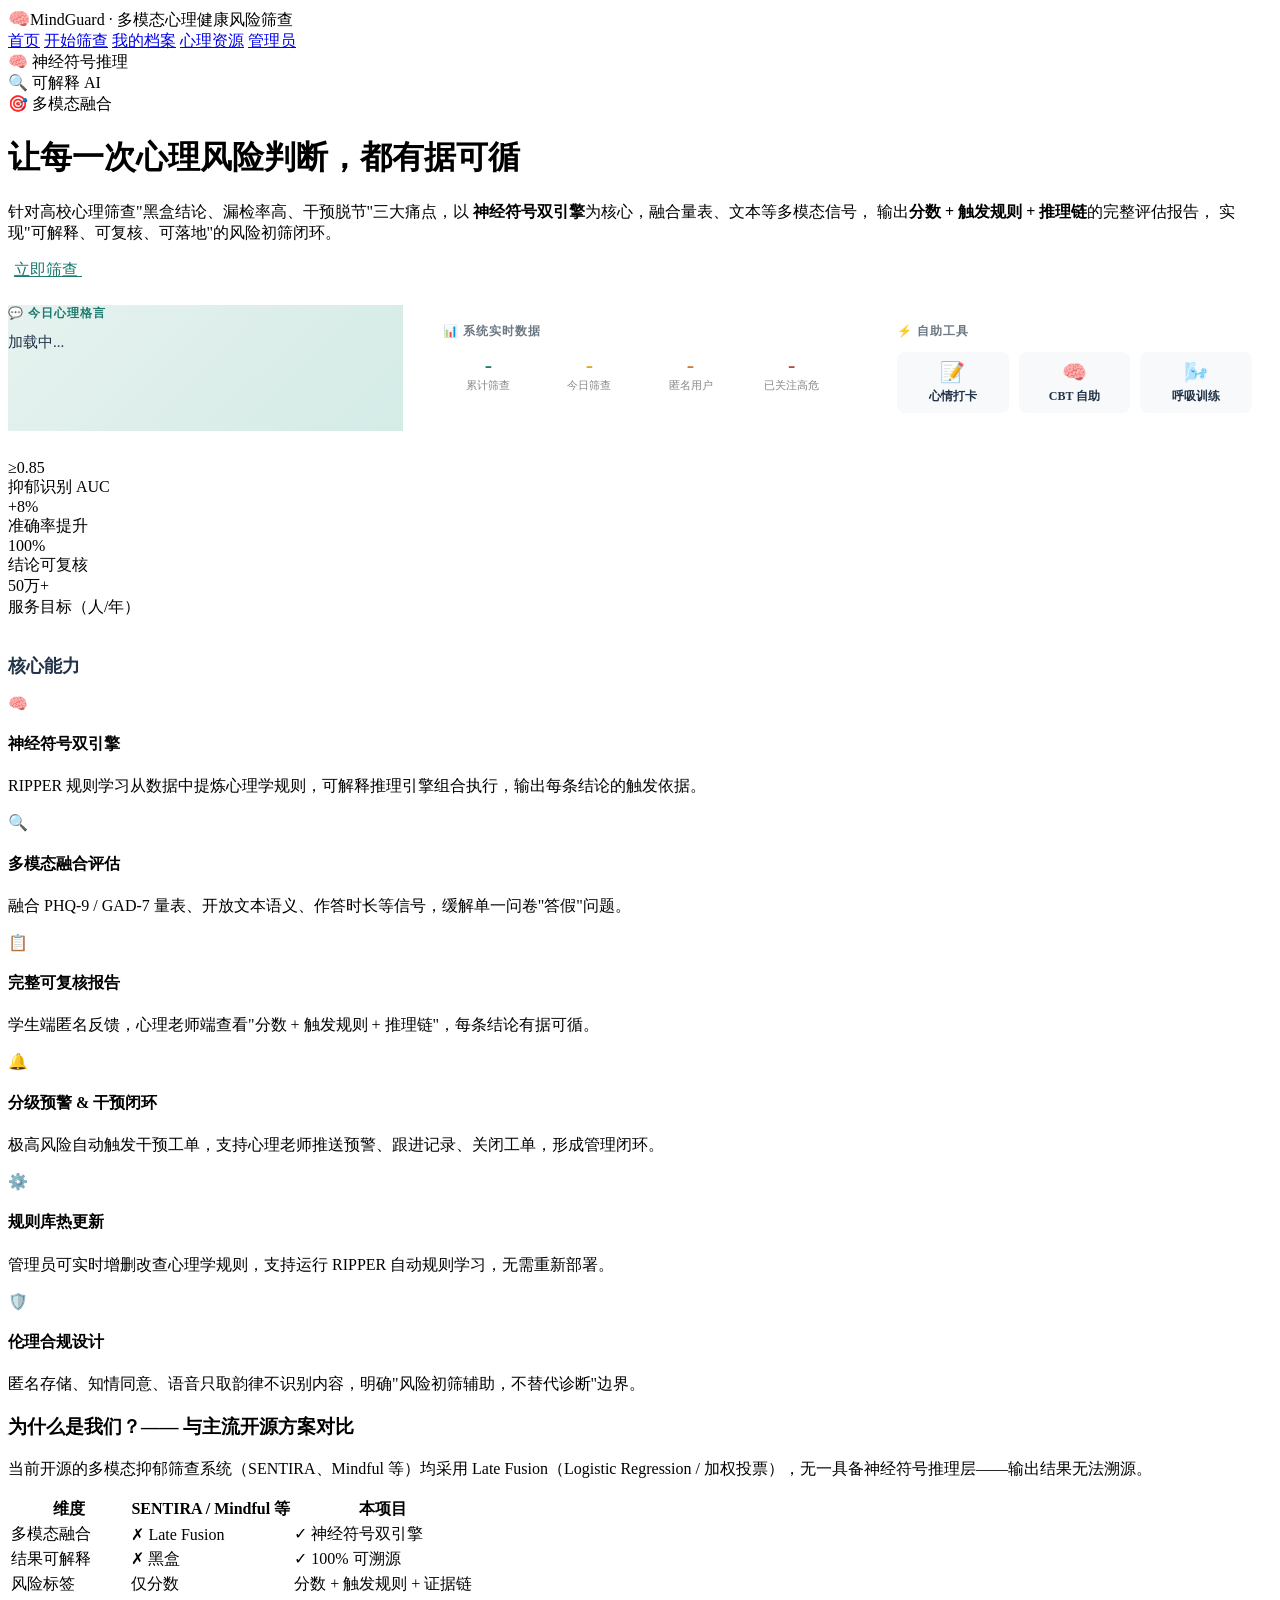
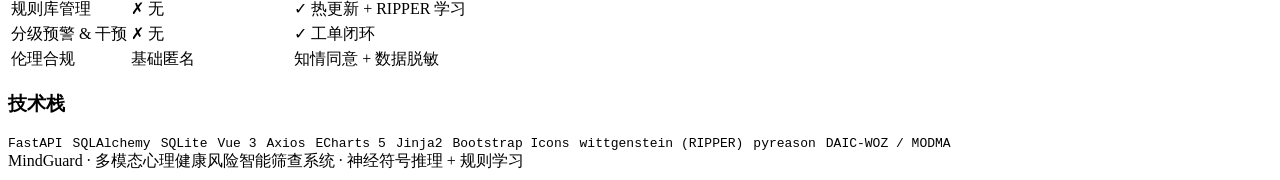
==== frontend/templates/index.html @ e0cf61b4 "MindGuard v2.0 - 完整系统 + Zeabur 部署配置" ====
<!doctype html>
<html lang="zh">
<head>
  <meta charset="utf-8">
  <title>首页 · MindGuard 多模态心理健康风险筛查系统</title>
  <link rel="icon" href="/favicon.ico">
  <link rel="stylesheet" href="/static/css/app.css">
  <link rel="stylesheet" href="/static/css/vendor/bootstrap-icons.min.css">
</head>
<body>
  <header class="topbar">
    <div class="logo"><span style="font-size:18px;">🧠</span>MindGuard · 多模态心理健康风险筛查</div>
    <nav>
      <a href="/" class="active">首页</a>
      <a href="/screening">开始筛查</a>
      <a href="/my-records">我的档案</a>
      <a href="/resources">心理资源</a>
      <a href="/admin">管理员</a>
    </nav>
  </header>

  <div class="container-wide">

    <!-- Hero 主视觉 -->
    <div class="hero">
      <div class="badge">🧠 神经符号推理</div>
      <div class="badge">🔍 可解释 AI</div>
      <div class="badge">🎯 多模态融合</div>
      <h1>让每一次心理风险判断，都有据可循</h1>
      <p class="sub">
        针对高校心理筛查"黑盒结论、漏检率高、干预脱节"三大痛点，以
        <strong>神经符号双引擎</strong>为核心，融合量表、文本等多模态信号，
        输出<strong>分数 + 触发规则 + 推理链</strong>的完整评估报告，
        实现"可解释、可复核、可落地"的风险初筛闭环。
      </p>
      <div class="cta">
        <a href="/screening" class="btn" style="background:#fff;color:#1C7A6E;">
          <i class="bi bi-play-circle" style="margin-right:6px;"></i>立即筛查
        </a>
        <a href="/admin" class="btn" style="background:rgba(255,255,255,.2);color:#fff;border:1px solid rgba(255,255,255,.4);">
          <i class="bi bi-graph-up" style="margin-right:6px;"></i>管理后台
        </a>
      </div>
    </div>

    <!-- 每日一句 + 实时统计 + 快速打卡（并排紧凑排列） -->
    <div style="display:grid; grid-template-columns:1fr 1.1fr 1fr; gap:20px; margin:24px 0 28px;">

      <!-- 每日一句 -->
      <div class="card" style="background:linear-gradient(135deg,#E6F2EF,#D4EBE6); border:none;">
        <div style="font-size:12px; color:#1C7A6E; font-weight:600; letter-spacing:1px; margin-bottom:8px;">💬 今日心理格言</div>
        <div id="aff-text" style="font-size:15px; color:#203248; line-height:1.7; font-weight:500;">加载中...</div>
      </div>

      <!-- 实时统计 -->
      <div class="card" style="padding:18px 20px;">
        <div style="font-size:12px; color:#6B7883; font-weight:600; letter-spacing:1px; margin-bottom:12px;">📊 系统实时数据</div>
        <div style="display:grid; grid-template-columns:repeat(4,1fr); gap:10px; text-align:center;">
          <div>
            <div id="stat-total" style="font-size:22px; font-weight:bold; color:#1C7A6E;">-</div>
            <div style="font-size:11px; color:#888;">累计筛查</div>
          </div>
          <div>
            <div id="stat-today" style="font-size:22px; font-weight:bold; color:#E6A817;">-</div>
            <div style="font-size:11px; color:#888;">今日筛查</div>
          </div>
          <div>
            <div id="stat-users" style="font-size:22px; font-weight:bold; color:#C97B3A;">-</div>
            <div style="font-size:11px; color:#888;">匿名用户</div>
          </div>
          <div>
            <div id="stat-urgent" style="font-size:22px; font-weight:bold; color:#AC4E42;">-</div>
            <div style="font-size:11px; color:#888;">已关注高危</div>
          </div>
        </div>
      </div>

      <!-- 快速打卡 -->
      <div class="card" style="padding:18px 20px;">
        <div style="font-size:12px; color:#6B7883; font-weight:600; letter-spacing:1px; margin-bottom:12px;">⚡ 自助工具</div>
        <div style="display:grid; grid-template-columns:repeat(3,1fr); gap:10px;">
          <a href="/mood-journal" style="text-align:center; text-decoration:none; color:#203248; padding:8px 4px; border-radius:8px; background:#F7F9FA; transition:.2s;" onmouseover="this.style.background='#E6F2EF'" onmouseout="this.style.background='#F7F9FA'">
            <div style="font-size:20px;">📝</div>
            <div style="font-size:12px; font-weight:600; margin-top:4px;">心情打卡</div>
          </a>
          <a href="/cbt" style="text-align:center; text-decoration:none; color:#203248; padding:8px 4px; border-radius:8px; background:#F7F9FA; transition:.2s;" onmouseover="this.style.background='#E6F2EF'" onmouseout="this.style.background='#F7F9FA'">
            <div style="font-size:20px;">🧠</div>
            <div style="font-size:12px; font-weight:600; margin-top:4px;">CBT 自助</div>
          </a>
          <a href="/breathing" style="text-align:center; text-decoration:none; color:#203248; padding:8px 4px; border-radius:8px; background:#F7F9FA; transition:.2s;" onmouseover="this.style.background='#E6F2EF'" onmouseout="this.style.background='#F7F9FA'">
            <div style="font-size:20px;">🌬️</div>
            <div style="font-size:12px; font-weight:600; margin-top:4px;">呼吸训练</div>
          </a>
        </div>
      </div>
    </div>

    <!-- 核心指标 -->
    <div class="stat-grid">
      <div class="stat-box">
        <div class="big">≥0.85</div>
        <div class="lbl">抑郁识别 AUC</div>
      </div>
      <div class="stat-box">
        <div class="big">+8%</div>
        <div class="lbl">准确率提升</div>
      </div>
      <div class="stat-box">
        <div class="big">100%</div>
        <div class="lbl">结论可复核</div>
      </div>
      <div class="stat-box">
        <div class="big">50万+</div>
        <div class="lbl">服务目标（人/年）</div>
      </div>
    </div>

    <!-- 核心能力 -->
    <h3 style="margin:36px 0 16px; color:#203248; font-size:18px;"><i class="bi bi-lightning-charge" style="color:#1C7A6E;"></i> 核心能力</h3>
    <div class="feature-grid">
      <div class="feature-card">
        <div class="icon">🧠</div>
        <h4>神经符号双引擎</h4>
        <p>RIPPER 规则学习从数据中提炼心理学规则，可解释推理引擎组合执行，输出每条结论的触发依据。</p>
      </div>
      <div class="feature-card">
        <div class="icon">🔍</div>
        <h4>多模态融合评估</h4>
        <p>融合 PHQ-9 / GAD-7 量表、开放文本语义、作答时长等信号，缓解单一问卷"答假"问题。</p>
      </div>
      <div class="feature-card">
        <div class="icon">📋</div>
        <h4>完整可复核报告</h4>
        <p>学生端匿名反馈，心理老师端查看"分数 + 触发规则 + 推理链"，每条结论有据可循。</p>
      </div>
      <div class="feature-card">
        <div class="icon">🔔</div>
        <h4>分级预警 & 干预闭环</h4>
        <p>极高风险自动触发干预工单，支持心理老师推送预警、跟进记录、关闭工单，形成管理闭环。</p>
      </div>
      <div class="feature-card">
        <div class="icon">⚙️</div>
        <h4>规则库热更新</h4>
        <p>管理员可实时增删改查心理学规则，支持运行 RIPPER 自动规则学习，无需重新部署。</p>
      </div>
      <div class="feature-card">
        <div class="icon">🛡️</div>
        <h4>伦理合规设计</h4>
        <p>匿名存储、知情同意、语音只取韵律不识别内容，明确"风险初筛辅助，不替代诊断"边界。</p>
      </div>
    </div>

    <!-- 竞品对比 -->
    <div class="card">
      <h3><i class="bi bi-bar-chart" style="color:#1C7A6E;"></i> 为什么是我们？—— 与主流开源方案对比</h3>
      <p class="tagline">当前开源的多模态抑郁筛查系统（SENTIRA、Mindful 等）均采用 Late Fusion（Logistic Regression / 加权投票），无一具备神经符号推理层——输出结果无法溯源。</p>
      <table class="compare-table">
        <thead>
          <tr>
            <th>维度</th>
            <th>SENTIRA / Mindful 等</th>
            <th>本项目</th>
          </tr>
        </thead>
        <tbody>
          <tr>
            <td>多模态融合</td>
            <td><span class="cross">✗</span> Late Fusion</td>
            <td class="ours"><span class="tick">✓</span> 神经符号双引擎</td>
          </tr>
          <tr>
            <td>结果可解释</td>
            <td><span class="cross">✗</span> 黑盒</td>
            <td class="ours"><span class="tick">✓</span> 100% 可溯源</td>
          </tr>
          <tr>
            <td>风险标签</td>
            <td>仅分数</td>
            <td class="ours">分数 + 触发规则 + 证据链</td>
          </tr>
          <tr>
            <td>规则库管理</td>
            <td>✗ 无</td>
            <td class="ours">✓ 热更新 + RIPPER 学习</td>
          </tr>
          <tr>
            <td>分级预警 & 干预</td>
            <td>✗ 无</td>
            <td class="ours">✓ 工单闭环</td>
          </tr>
          <tr>
            <td>伦理合规</td>
            <td>基础匿名</td>
            <td class="ours">知情同意 + 数据脱敏</td>
          </tr>
        </tbody>
      </table>
    </div>

    <!-- 技术栈 -->
    <div class="card">
      <h3><i class="bi bi-stack" style="color:#1C7A6E;"></i> 技术栈</h3>
      <div style="display:flex;flex-wrap:wrap;gap:10px;margin-top:12px;">
        <code>FastAPI</code><code>SQLAlchemy</code><code>SQLite</code>
        <code>Vue 3</code><code>Axios</code><code>ECharts 5</code>
        <code>Jinja2</code><code>Bootstrap Icons</code>
        <code>wittgenstein (RIPPER)</code><code>pyreason</code>
        <code>DAIC-WOZ / MODMA</code>
      </div>
    </div>

  </div>

  <footer>
    MindGuard · 多模态心理健康风险智能筛查系统 · 神经符号推理 + 规则学习
  </footer>

<script>
// 每日一句
fetch('/api/features/daily-affirmation').then(r=>r.json()).then(d=>{
  document.getElementById('aff-text').textContent = '"' + d.text + '" — ' + d.category;
}).catch(()=>{});

// 实时统计
fetch('/api/features/home-stats').then(r=>r.json()).then(d=>{
  document.getElementById('stat-total').textContent = d.total_sessions || 0;
  document.getElementById('stat-today').textContent = d.today_sessions || 0;
  document.getElementById('stat-users').textContent = d.total_users || 0;
  document.getElementById('stat-urgent').textContent = d.urgent_count || 0;
}).catch(()=>{});
</script>

</body>
</html>
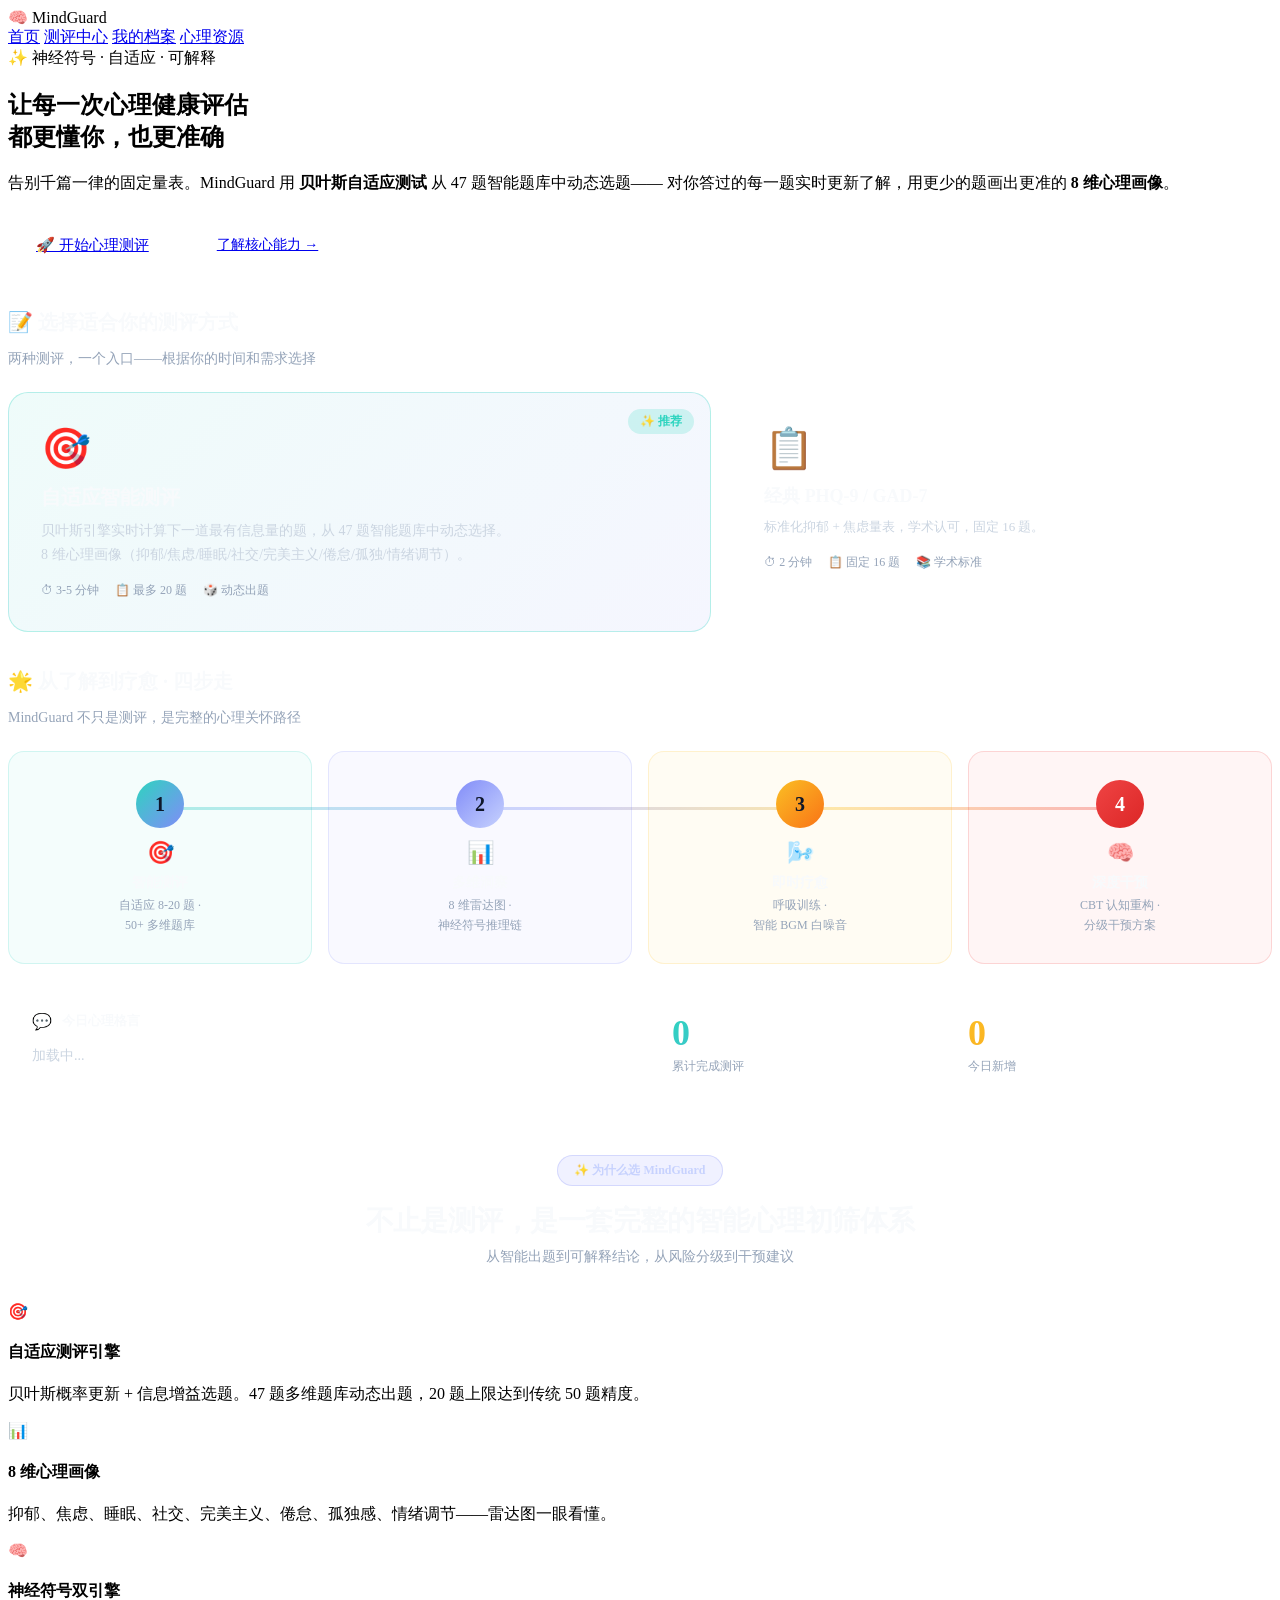
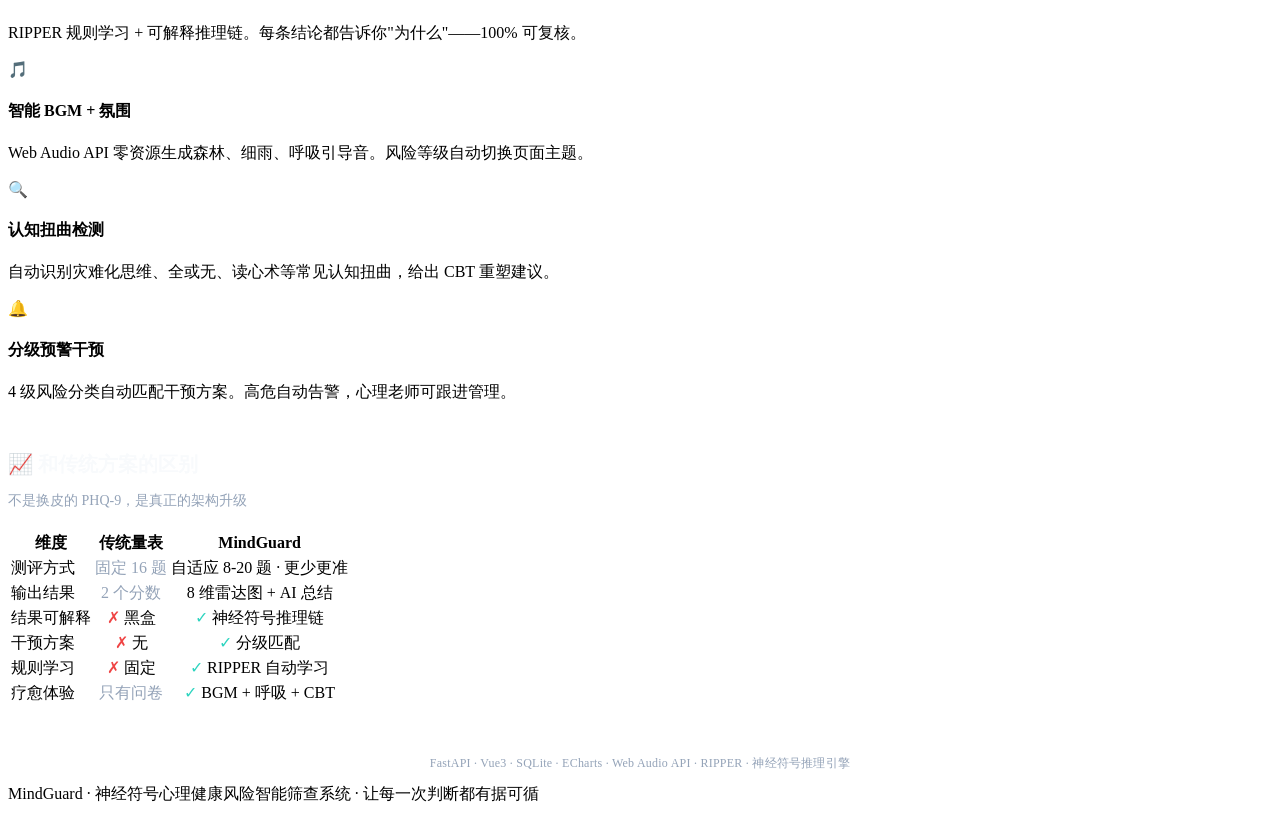
==== commit c4d0825e: "feat: 重构前端 UI + 统一深色设计系统 + 新增自适应测评 - 全站统一顶栏导航（首页/测评中心/我的档案/心理资源） - 修复所有页面对比度至 WCAG AA 标准（#F8FAFC 主文字" ====
--- a/frontend/templates/index.html
+++ b/frontend/templates/index.html
@@ -2,233 +2,254 @@
 <html lang="zh">
 <head>
   <meta charset="utf-8">
-  <title>首页 · MindGuard 多模态心理健康风险筛查系统</title>
+  <meta name="viewport" content="width=device-width, initial-scale=1">
+  <title>MindGuard · 让每一次心理健康评估都更懂你</title>
   <link rel="icon" href="/favicon.ico">
   <link rel="stylesheet" href="/static/css/app.css">
-  <link rel="stylesheet" href="/static/css/vendor/bootstrap-icons.min.css">
 </head>
 <body>
+
+  <!-- 顶栏 -->
   <header class="topbar">
-    <div class="logo"><span style="font-size:18px;">🧠</span>MindGuard · 多模态心理健康风险筛查</div>
+    <div class="logo">
+      <span class="logo-mark">🧠</span>
+      <span>MindGuard</span>
+    </div>
     <nav>
-      <a href="/" class="active">首页</a>
-      <a href="/screening">开始筛查</a>
+      <a href="/">首页</a>
+      <a href="/assessment">测评中心</a>
       <a href="/my-records">我的档案</a>
       <a href="/resources">心理资源</a>
-      <a href="/admin">管理员</a>
     </nav>
   </header>
 
-  <div class="container-wide">
-
-    <!-- Hero 主视觉 -->
-    <div class="hero">
-      <div class="badge">🧠 神经符号推理</div>
-      <div class="badge">🔍 可解释 AI</div>
-      <div class="badge">🎯 多模态融合</div>
-      <h1>让每一次心理风险判断，都有据可循</h1>
-      <p class="sub">
-        针对高校心理筛查"黑盒结论、漏检率高、干预脱节"三大痛点，以
-        <strong>神经符号双引擎</strong>为核心，融合量表、文本等多模态信号，
-        输出<strong>分数 + 触发规则 + 推理链</strong>的完整评估报告，
-        实现"可解释、可复核、可落地"的风险初筛闭环。
-      </p>
-      <div class="cta">
-        <a href="/screening" class="btn" style="background:#fff;color:#1C7A6E;">
-          <i class="bi bi-play-circle" style="margin-right:6px;"></i>立即筛查
-        </a>
-        <a href="/admin" class="btn" style="background:rgba(255,255,255,.2);color:#fff;border:1px solid rgba(255,255,255,.4);">
-          <i class="bi bi-graph-up" style="margin-right:6px;"></i>管理后台
-        </a>
-      </div>
-    </div>
-
-    <!-- 每日一句 + 实时统计 + 快速打卡（并排紧凑排列） -->
-    <div style="display:grid; grid-template-columns:1fr 1.1fr 1fr; gap:20px; margin:24px 0 28px;">
-
-      <!-- 每日一句 -->
-      <div class="card" style="background:linear-gradient(135deg,#E6F2EF,#D4EBE6); border:none;">
-        <div style="font-size:12px; color:#1C7A6E; font-weight:600; letter-spacing:1px; margin-bottom:8px;">💬 今日心理格言</div>
-        <div id="aff-text" style="font-size:15px; color:#203248; line-height:1.7; font-weight:500;">加载中...</div>
-      </div>
-
-      <!-- 实时统计 -->
-      <div class="card" style="padding:18px 20px;">
-        <div style="font-size:12px; color:#6B7883; font-weight:600; letter-spacing:1px; margin-bottom:12px;">📊 系统实时数据</div>
-        <div style="display:grid; grid-template-columns:repeat(4,1fr); gap:10px; text-align:center;">
+  <div class="container">
+
+    <!-- ═══════ Hero ═══════ -->
+    <section class="hero">
+      <div class="hero-content">
+        <div class="eyebrow">✨ 神经符号 · 自适应 · 可解释</div>
+        <h1>让每一次心理健康评估<br>都更懂你，也更准确</h1>
+        <p class="sub">
+          告别千篇一律的固定量表。MindGuard 用 <strong>贝叶斯自适应测试</strong> 从 47 题智能题库中动态选题——
+          对你答过的每一题实时更新了解，用更少的题画出更准的 <strong>8 维心理画像</strong>。
+        </p>
+        <div style="display:flex;gap:12px;flex-wrap:wrap;margin-top:28px">
+          <a href="/assessment" class="btn btn-primary" style="font-size:15px;padding:14px 28px">
+            🚀 开始心理测评
+          </a>
+          <a href="#features" class="btn btn-ghost" style="font-size:14px;padding:14px 28px">
+            了解核心能力 →
+          </a>
+        </div>
+      </div>
+    </section>
+
+    <!-- ═══════ 测评入口（统一面板） ═══════ -->
+    <section style="margin-top:40px">
+      <h3 style="color:#F8FAFC;font-size:20px;font-weight:700;margin-bottom:6px">📝 选择适合你的测评方式</h3>
+      <p style="color:#94A3B8;margin-bottom:24px;font-size:14px">两种测评，一个入口——根据你的时间和需求选择</p>
+
+      <div style="display:grid;grid-template-columns:1.3fr 1fr;gap:20px">
+
+        <!-- 方式 1：自适应（主推） -->
+        <a href="/adaptive" style="text-decoration:none">
+          <div style="
+            background:linear-gradient(135deg, rgba(45,212,191,0.08) 0%, rgba(129,140,248,0.08) 100%);
+            border:1.5px solid rgba(45,212,191,0.3);
+            border-radius:20px;padding:32px;
+            transition:all .3s;position:relative;overflow:hidden;cursor:block;
+          " onmouseover="this.style.borderColor='rgba(45,212,191,0.6)';this.style.transform='translateY(-3px)';this.style.boxShadow='0 20px 40px rgba(0,0,0,0.4)'" onmouseout="this.style.borderColor='rgba(45,212,191,0.3)';this.style.transform='';this.style.boxShadow=''">
+            <div style="position:absolute;top:16px;right:16px;background:rgba(45,212,191,0.2);color:#2DD4BF;padding:4px 12px;border-radius:100px;font-size:12px;font-weight:600">✨ 推荐</div>
+            <div style="font-size:40px;margin-bottom:12px">🎯</div>
+            <div style="font-size:20px;font-weight:700;color:#F8FAFC;margin-bottom:8px;letter-spacing:-0.01em">自适应智能测评</div>
+            <div style="color:#CBD5E1;font-size:14px;line-height:1.7;margin-bottom:16px">
+              贝叶斯引擎实时计算下一道最有信息量的题，从 47 题智能题库中动态选择。
+              <br>8 维心理画像（抑郁/焦虑/睡眠/社交/完美主义/倦怠/孤独/情绪调节）。
+            </div>
+            <div style="display:flex;gap:16px;font-size:12px;color:#94A3B8">
+              <span>⏱ 3-5 分钟</span>
+              <span>📋 最多 20 题</span>
+              <span>🎲 动态出题</span>
+            </div>
+          </div>
+        </a>
+
+        <!-- 方式 2：经典量表 -->
+        <a href="/screening" style="text-decoration:none">
+          <div style="
+            background:rgba(255,255,255,0.03);
+            border:1px solid rgba(255,255,255,0.1);
+            border-radius:20px;padding:32px;
+            transition:all .3s;cursor:block;height:100%;
+          " onmouseover="this.style.borderColor='rgba(255,255,255,0.2)';this.style.background='rgba(255,255,255,0.05)';this.style.transform='translateY(-3px)'" onmouseout="this.style.borderColor='rgba(255,255,255,0.1)';this.style.background='rgba(255,255,255,0.03)';this.style.transform=''">
+            <div style="font-size:40px;margin-bottom:12px">📋</div>
+            <div style="font-size:18px;font-weight:700;color:#F8FAFC;margin-bottom:8px">经典 PHQ-9 / GAD-7</div>
+            <div style="color:#CBD5E1;font-size:13px;line-height:1.7;margin-bottom:16px">
+              标准化抑郁 + 焦虑量表，学术认可，固定 16 题。
+            </div>
+            <div style="display:flex;gap:16px;font-size:12px;color:#94A3B8">
+              <span>⏱ 2 分钟</span>
+              <span>📋 固定 16 题</span>
+              <span>📚 学术标准</span>
+            </div>
+          </div>
+        </a>
+
+      </div>
+    </section>
+
+    <!-- ═══════ 四步用户旅程（流水线） ═══════ -->
+    <section style="margin-top:36px">
+      <h3 style="color:#F8FAFC;font-size:20px;font-weight:700;margin-bottom:6px">🌟 从了解到疗愈 · 四步走</h3>
+      <p style="color:#94A3B8;margin-bottom:24px;font-size:14px">MindGuard 不只是测评，是完整的心理关怀路径</p>
+
+      <div style="display:grid;grid-template-columns:repeat(4,1fr);gap:16px;position:relative">
+        <!-- 连接线 -->
+        <div style="position:absolute;top:56px;left:12%;right:12%;height:3px;background:linear-gradient(90deg,#2DD4BF 0%,#818CF8 40%,#FBBF24 70%,#EF4444 100%);border-radius:100px;opacity:.35;z-index:0"></div>
+
+        <!-- Step 1 -->
+        <a href="/adaptive" style="text-decoration:none;position:relative;z-index:1" onmouseover="this.querySelector('.step-card').style.transform='translateY(-4px)';this.querySelector('.step-card').style.borderColor='rgba(45,212,191,0.4)'" onmouseout="this.querySelector('.step-card').style.transform='';this.querySelector('.step-card').style.borderColor='rgba(45,212,191,0.18)'">
+          <div class="step-card" style="text-align:center;padding:28px 16px;background:rgba(45,212,191,0.05);border:1px solid rgba(45,212,191,0.18);border-radius:16px;transition:all .3s">
+            <div style="width:48px;height:48px;border-radius:50%;background:linear-gradient(135deg,#2DD4BF,#818CF8);display:flex;align-items:center;justify-content:center;margin:0 auto 12px;font-size:20px;font-weight:700;color:#0F172A">1</div>
+            <div style="font-size:22px;margin-bottom:8px">🎯</div>
+            <div style="font-size:14px;font-weight:600;color:#F8FAFC;margin-bottom:4px">智能测评</div>
+            <div style="font-size:12px;color:#94A3B8;line-height:1.6">自适应 8-20 题 ·<br>50+ 多维题库</div>
+          </div>
+        </a>
+
+        <!-- Step 2 -->
+        <a href="#" style="text-decoration:none;position:relative;z-index:1" onmouseover="this.querySelector('.step-card').style.transform='translateY(-4px)';this.querySelector('.step-card').style.borderColor='rgba(129,140,248,0.4)'" onmouseout="this.querySelector('.step-card').style.transform='';this.querySelector('.step-card').style.borderColor='rgba(129,140,248,0.18)'">
+          <div class="step-card" style="text-align:center;padding:28px 16px;background:rgba(129,140,248,0.05);border:1px solid rgba(129,140,248,0.18);border-radius:16px;transition:all .3s;cursor:default">
+            <div style="width:48px;height:48px;border-radius:50%;background:linear-gradient(135deg,#818CF8,#C7D2FE);display:flex;align-items:center;justify-content:center;margin:0 auto 12px;font-size:20px;font-weight:700;color:#0F172A">2</div>
+            <div style="font-size:22px;margin-bottom:8px">📊</div>
+            <div style="font-size:14px;font-weight:600;color:#F8FAFC;margin-bottom:4px">多维洞察</div>
+            <div style="font-size:12px;color:#94A3B8;line-height:1.6">8 维雷达图 ·<br>神经符号推理链</div>
+          </div>
+        </a>
+
+        <!-- Step 3 -->
+        <a href="/breathing" style="text-decoration:none;position:relative;z-index:1" onmouseover="this.querySelector('.step-card').style.transform='translateY(-4px)';this.querySelector('.step-card').style.borderColor='rgba(251,191,36,0.4)'" onmouseout="this.querySelector('.step-card').style.transform='';this.querySelector('.step-card').style.borderColor='rgba(251,191,36,0.18)'">
+          <div class="step-card" style="text-align:center;padding:28px 16px;background:rgba(251,191,36,0.05);border:1px solid rgba(251,191,36,0.18);border-radius:16px;transition:all .3s">
+            <div style="width:48px;height:48px;border-radius:50%;background:linear-gradient(135deg,#FBBF24,#F97316);display:flex;align-items:center;justify-content:center;margin:0 auto 12px;font-size:20px;font-weight:700;color:#0F172A">3</div>
+            <div style="font-size:22px;margin-bottom:8px">🌬️</div>
+            <div style="font-size:14px;font-weight:600;color:#F8FAFC;margin-bottom:4px">即时疗愈</div>
+            <div style="font-size:12px;color:#94A3B8;line-height:1.6">呼吸训练 ·<br>智能 BGM 白噪音</div>
+          </div>
+        </a>
+
+        <!-- Step 4 -->
+        <a href="/cbt" style="text-decoration:none;position:relative;z-index:1" onmouseover="this.querySelector('.step-card').style.transform='translateY(-4px)';this.querySelector('.step-card').style.borderColor='rgba(239,68,68,0.4)'" onmouseout="this.querySelector('.step-card').style.transform='';this.querySelector('.step-card').style.borderColor='rgba(239,68,68,0.18)'">
+          <div class="step-card" style="text-align:center;padding:28px 16px;background:rgba(239,68,68,0.05);border:1px solid rgba(239,68,68,0.18);border-radius:16px;transition:all .3s">
+            <div style="width:48px;height:48px;border-radius:50%;background:linear-gradient(135deg,#EF4444,#DC2626);display:flex;align-items:center;justify-content:center;margin:0 auto 12px;font-size:20px;font-weight:700;color:#fff">4</div>
+            <div style="font-size:22px;margin-bottom:8px">🧠</div>
+            <div style="font-size:14px;font-weight:600;color:#F8FAFC;margin-bottom:4px">深度干预</div>
+            <div style="font-size:12px;color:#94A3B8;line-height:1.6">CBT 认知重构 ·<br>分级干预方案</div>
+          </div>
+        </a>
+      </div>
+
+      <!-- 每日一句 + 实时数据（在旅程下面，更连贯） -->
+      <div style="display:grid;grid-template-columns:1fr 1fr;gap:16px;margin-top:24px">
+        <!-- 每日一句 -->
+        <div class="card" style="padding:24px">
+          <div style="display:flex;align-items:center;gap:10px;margin-bottom:12px">
+            <div style="font-size:16px">💬</div>
+            <div style="font-size:13px;font-weight:600;color:#F8FAFC">今日心理格言</div>
+          </div>
+          <div id="aff-text" style="font-size:14px;color:#CBD5E1;line-height:1.8">加载中...</div>
+        </div>
+        <!-- 实时数据（两个大数字就够了） -->
+        <div class="card" style="padding:24px;display:grid;grid-template-columns:1fr 1fr;gap:16px;align-items:center">
           <div>
-            <div id="stat-total" style="font-size:22px; font-weight:bold; color:#1C7A6E;">-</div>
-            <div style="font-size:11px; color:#888;">累计筛查</div>
+            <div id="stat-total" style="font-size:36px;font-weight:700;background:linear-gradient(135deg,#2DD4BF,#818CF8);-webkit-background-clip:text;-webkit-text-fill-color:transparent">0</div>
+            <div style="font-size:12px;color:#94A3B8;margin-top:4px">累计完成测评</div>
           </div>
           <div>
-            <div id="stat-today" style="font-size:22px; font-weight:bold; color:#E6A817;">-</div>
-            <div style="font-size:11px; color:#888;">今日筛查</div>
-          </div>
-          <div>
-            <div id="stat-users" style="font-size:22px; font-weight:bold; color:#C97B3A;">-</div>
-            <div style="font-size:11px; color:#888;">匿名用户</div>
-          </div>
-          <div>
-            <div id="stat-urgent" style="font-size:22px; font-weight:bold; color:#AC4E42;">-</div>
-            <div style="font-size:11px; color:#888;">已关注高危</div>
-          </div>
-        </div>
-      </div>
-
-      <!-- 快速打卡 -->
-      <div class="card" style="padding:18px 20px;">
-        <div style="font-size:12px; color:#6B7883; font-weight:600; letter-spacing:1px; margin-bottom:12px;">⚡ 自助工具</div>
-        <div style="display:grid; grid-template-columns:repeat(3,1fr); gap:10px;">
-          <a href="/mood-journal" style="text-align:center; text-decoration:none; color:#203248; padding:8px 4px; border-radius:8px; background:#F7F9FA; transition:.2s;" onmouseover="this.style.background='#E6F2EF'" onmouseout="this.style.background='#F7F9FA'">
-            <div style="font-size:20px;">📝</div>
-            <div style="font-size:12px; font-weight:600; margin-top:4px;">心情打卡</div>
-          </a>
-          <a href="/cbt" style="text-align:center; text-decoration:none; color:#203248; padding:8px 4px; border-radius:8px; background:#F7F9FA; transition:.2s;" onmouseover="this.style.background='#E6F2EF'" onmouseout="this.style.background='#F7F9FA'">
-            <div style="font-size:20px;">🧠</div>
-            <div style="font-size:12px; font-weight:600; margin-top:4px;">CBT 自助</div>
-          </a>
-          <a href="/breathing" style="text-align:center; text-decoration:none; color:#203248; padding:8px 4px; border-radius:8px; background:#F7F9FA; transition:.2s;" onmouseover="this.style.background='#E6F2EF'" onmouseout="this.style.background='#F7F9FA'">
-            <div style="font-size:20px;">🌬️</div>
-            <div style="font-size:12px; font-weight:600; margin-top:4px;">呼吸训练</div>
-          </a>
-        </div>
-      </div>
-    </div>
-
-    <!-- 核心指标 -->
-    <div class="stat-grid">
-      <div class="stat-box">
-        <div class="big">≥0.85</div>
-        <div class="lbl">抑郁识别 AUC</div>
-      </div>
-      <div class="stat-box">
-        <div class="big">+8%</div>
-        <div class="lbl">准确率提升</div>
-      </div>
-      <div class="stat-box">
-        <div class="big">100%</div>
-        <div class="lbl">结论可复核</div>
-      </div>
-      <div class="stat-box">
-        <div class="big">50万+</div>
-        <div class="lbl">服务目标（人/年）</div>
-      </div>
-    </div>
-
-    <!-- 核心能力 -->
-    <h3 style="margin:36px 0 16px; color:#203248; font-size:18px;"><i class="bi bi-lightning-charge" style="color:#1C7A6E;"></i> 核心能力</h3>
-    <div class="feature-grid">
-      <div class="feature-card">
-        <div class="icon">🧠</div>
-        <h4>神经符号双引擎</h4>
-        <p>RIPPER 规则学习从数据中提炼心理学规则，可解释推理引擎组合执行，输出每条结论的触发依据。</p>
-      </div>
-      <div class="feature-card">
-        <div class="icon">🔍</div>
-        <h4>多模态融合评估</h4>
-        <p>融合 PHQ-9 / GAD-7 量表、开放文本语义、作答时长等信号，缓解单一问卷"答假"问题。</p>
-      </div>
-      <div class="feature-card">
-        <div class="icon">📋</div>
-        <h4>完整可复核报告</h4>
-        <p>学生端匿名反馈，心理老师端查看"分数 + 触发规则 + 推理链"，每条结论有据可循。</p>
-      </div>
-      <div class="feature-card">
-        <div class="icon">🔔</div>
-        <h4>分级预警 & 干预闭环</h4>
-        <p>极高风险自动触发干预工单，支持心理老师推送预警、跟进记录、关闭工单，形成管理闭环。</p>
-      </div>
-      <div class="feature-card">
-        <div class="icon">⚙️</div>
-        <h4>规则库热更新</h4>
-        <p>管理员可实时增删改查心理学规则，支持运行 RIPPER 自动规则学习，无需重新部署。</p>
-      </div>
-      <div class="feature-card">
-        <div class="icon">🛡️</div>
-        <h4>伦理合规设计</h4>
-        <p>匿名存储、知情同意、语音只取韵律不识别内容，明确"风险初筛辅助，不替代诊断"边界。</p>
-      </div>
-    </div>
-
-    <!-- 竞品对比 -->
-    <div class="card">
-      <h3><i class="bi bi-bar-chart" style="color:#1C7A6E;"></i> 为什么是我们？—— 与主流开源方案对比</h3>
-      <p class="tagline">当前开源的多模态抑郁筛查系统（SENTIRA、Mindful 等）均采用 Late Fusion（Logistic Regression / 加权投票），无一具备神经符号推理层——输出结果无法溯源。</p>
+            <div id="stat-today" style="font-size:36px;font-weight:700;background:linear-gradient(135deg,#FBBF24,#F97316);-webkit-background-clip:text;-webkit-text-fill-color:transparent">0</div>
+            <div style="font-size:12px;color:#94A3B8;margin-top:4px">今日新增</div>
+          </div>
+        </div>
+      </div>
+    </section>
+
+    <!-- ═══════ 核心能力（带锚点） ═══════ -->
+    <section id="features" style="margin-top:56px">
+      <div style="text-align:center;margin-bottom:36px">
+        <div style="display:inline-block;background:rgba(129,140,248,0.12);border:1px solid rgba(129,140,248,0.25);color:#C7D2FE;padding:6px 16px;border-radius:100px;font-size:12px;font-weight:600;margin-bottom:16px">
+          ✨ 为什么选 MindGuard
+        </div>
+        <h3 style="color:#F8FAFC;font-size:28px;font-weight:700;margin:0 0 8px;letter-spacing:-0.02em">不止是测评，是一套完整的智能心理初筛体系</h3>
+        <p style="color:#94A3B8;font-size:14px;margin:0">从智能出题到可解释结论，从风险分级到干预建议</p>
+      </div>
+
+      <div class="feature-grid">
+        <div class="feature-card">
+          <div class="icon-wrap">🎯</div>
+          <h4>自适应测评引擎</h4>
+          <p>贝叶斯概率更新 + 信息增益选题。47 题多维题库动态出题，20 题上限达到传统 50 题精度。</p>
+        </div>
+        <div class="feature-card">
+          <div class="icon-wrap">📊</div>
+          <h4>8 维心理画像</h4>
+          <p>抑郁、焦虑、睡眠、社交、完美主义、倦怠、孤独感、情绪调节——雷达图一眼看懂。</p>
+        </div>
+        <div class="feature-card">
+          <div class="icon-wrap">🧠</div>
+          <h4>神经符号双引擎</h4>
+          <p>RIPPER 规则学习 + 可解释推理链。每条结论都告诉你"为什么"——100% 可复核。</p>
+        </div>
+        <div class="feature-card">
+          <div class="icon-wrap">🎵</div>
+          <h4>智能 BGM + 氛围</h4>
+          <p>Web Audio API 零资源生成森林、细雨、呼吸引导音。风险等级自动切换页面主题。</p>
+        </div>
+        <div class="feature-card">
+          <div class="icon-wrap">🔍</div>
+          <h4>认知扭曲检测</h4>
+          <p>自动识别灾难化思维、全或无、读心术等常见认知扭曲，给出 CBT 重塑建议。</p>
+        </div>
+        <div class="feature-card">
+          <div class="icon-wrap">🔔</div>
+          <h4>分级预警干预</h4>
+          <p>4 级风险分类自动匹配干预方案。高危自动告警，心理老师可跟进管理。</p>
+        </div>
+      </div>
+    </section>
+
+    <!-- ═══════ 对比表 ═══════ -->
+    <section style="margin-top:48px">
+      <h3 style="color:#F8FAFC;font-size:20px;font-weight:700;margin-bottom:6px">📈 和传统方案的区别</h3>
+      <p style="color:#94A3B8;margin-bottom:20px;font-size:14px">不是换皮的 PHQ-9，是真正的架构升级</p>
+
       <table class="compare-table">
         <thead>
-          <tr>
-            <th>维度</th>
-            <th>SENTIRA / Mindful 等</th>
-            <th>本项目</th>
-          </tr>
+          <tr><th>维度</th><th style="text-align:center">传统量表</th><th style="text-align:center">MindGuard</th></tr>
         </thead>
         <tbody>
-          <tr>
-            <td>多模态融合</td>
-            <td><span class="cross">✗</span> Late Fusion</td>
-            <td class="ours"><span class="tick">✓</span> 神经符号双引擎</td>
-          </tr>
-          <tr>
-            <td>结果可解释</td>
-            <td><span class="cross">✗</span> 黑盒</td>
-            <td class="ours"><span class="tick">✓</span> 100% 可溯源</td>
-          </tr>
-          <tr>
-            <td>风险标签</td>
-            <td>仅分数</td>
-            <td class="ours">分数 + 触发规则 + 证据链</td>
-          </tr>
-          <tr>
-            <td>规则库管理</td>
-            <td>✗ 无</td>
-            <td class="ours">✓ 热更新 + RIPPER 学习</td>
-          </tr>
-          <tr>
-            <td>分级预警 & 干预</td>
-            <td>✗ 无</td>
-            <td class="ours">✓ 工单闭环</td>
-          </tr>
-          <tr>
-            <td>伦理合规</td>
-            <td>基础匿名</td>
-            <td class="ours">知情同意 + 数据脱敏</td>
-          </tr>
+          <tr><td>测评方式</td><td style="text-align:center;color:#94A3B8">固定 16 题</td><td class="ours" style="text-align:center">自适应 8-20 题 · 更少更准</td></tr>
+          <tr><td>输出结果</td><td style="text-align:center;color:#94A3B8">2 个分数</td><td class="ours" style="text-align:center">8 维雷达图 + AI 总结</td></tr>
+          <tr><td>结果可解释</td><td style="text-align:center"><span style="color:#EF4444">✗</span> 黑盒</td><td class="ours" style="text-align:center"><span style="color:#2DD4BF">✓</span> 神经符号推理链</td></tr>
+          <tr><td>干预方案</td><td style="text-align:center"><span style="color:#EF4444">✗</span> 无</td><td class="ours" style="text-align:center"><span style="color:#2DD4BF">✓</span> 分级匹配</td></tr>
+          <tr><td>规则学习</td><td style="text-align:center"><span style="color:#EF4444">✗</span> 固定</td><td class="ours" style="text-align:center"><span style="color:#2DD4BF">✓</span> RIPPER 自动学习</td></tr>
+          <tr><td>疗愈体验</td><td style="text-align:center;color:#94A3B8">只有问卷</td><td class="ours" style="text-align:center"><span style="color:#2DD4BF">✓</span> BGM + 呼吸 + CBT</td></tr>
         </tbody>
       </table>
-    </div>
-
-    <!-- 技术栈 -->
-    <div class="card">
-      <h3><i class="bi bi-stack" style="color:#1C7A6E;"></i> 技术栈</h3>
-      <div style="display:flex;flex-wrap:wrap;gap:10px;margin-top:12px;">
-        <code>FastAPI</code><code>SQLAlchemy</code><code>SQLite</code>
-        <code>Vue 3</code><code>Axios</code><code>ECharts 5</code>
-        <code>Jinja2</code><code>Bootstrap Icons</code>
-        <code>wittgenstein (RIPPER)</code><code>pyreason</code>
-        <code>DAIC-WOZ / MODMA</code>
-      </div>
-    </div>
+    </section>
+
+    <!-- ═══════ 技术栈 ═══════ -->
+    <section style="margin-top:48px;text-align:center">
+      <p style="font-size:12px;color:#94A3B8;letter-spacing:.02em">
+        FastAPI · Vue3 · SQLite · ECharts · Web Audio API · RIPPER · 神经符号推理引擎
+      </p>
+    </section>
 
   </div>
 
   <footer>
-    MindGuard · 多模态心理健康风险智能筛查系统 · 神经符号推理 + 规则学习
+    MindGuard · 神经符号心理健康风险智能筛查系统 · 让每一次判断都有据可循
   </footer>
 
-<script>
-// 每日一句
-fetch('/api/features/daily-affirmation').then(r=>r.json()).then(d=>{
-  document.getElementById('aff-text').textContent = '"' + d.text + '" — ' + d.category;
-}).catch(()=>{});
-
-// 实时统计
-fetch('/api/features/home-stats').then(r=>r.json()).then(d=>{
-  document.getElementById('stat-total').textContent = d.total_sessions || 0;
-  document.getElementById('stat-today').textContent = d.today_sessions || 0;
-  document.getElementById('stat-users').textContent = d.total_users || 0;
-  document.getElementById('stat-urgent').textContent = d.urgent_count || 0;
-}).catch(()=>{});
-</script>
-
+  <script src="/static/js/app.js"></script>
 </body>
 </html>
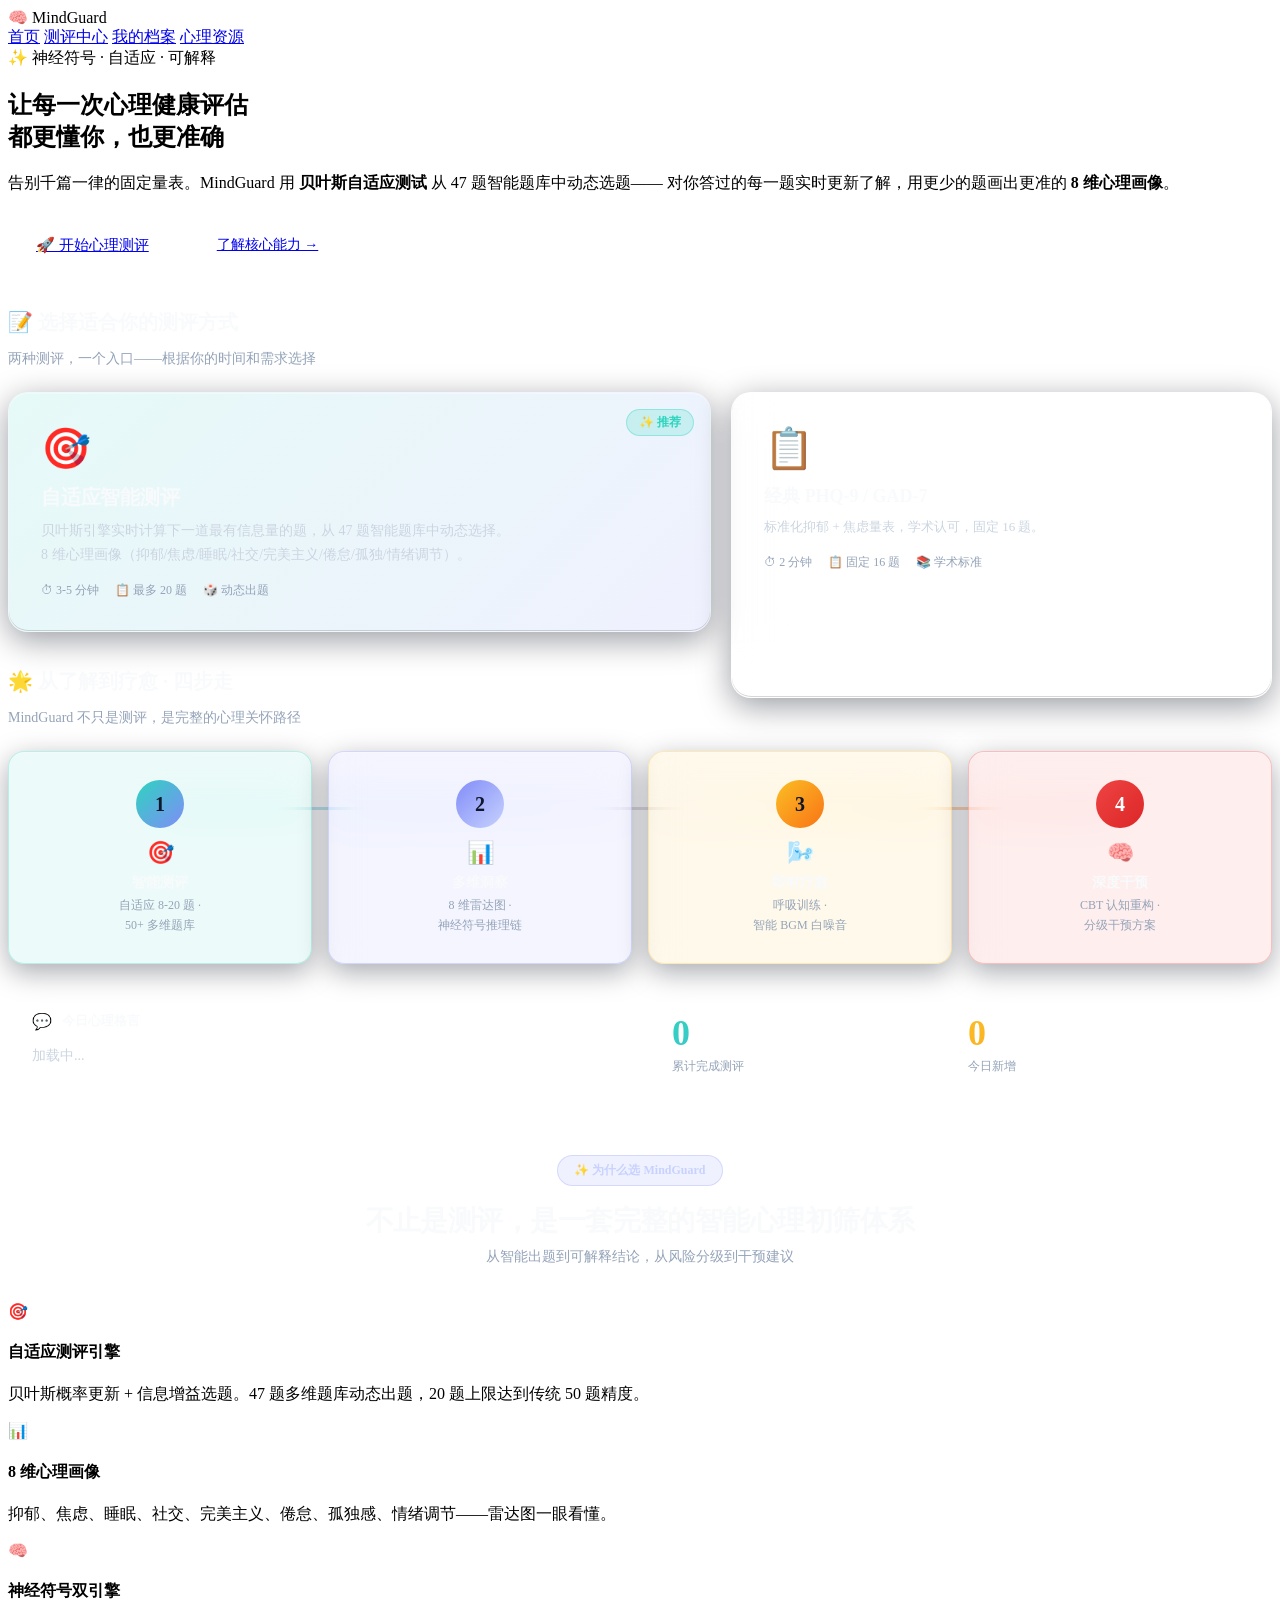
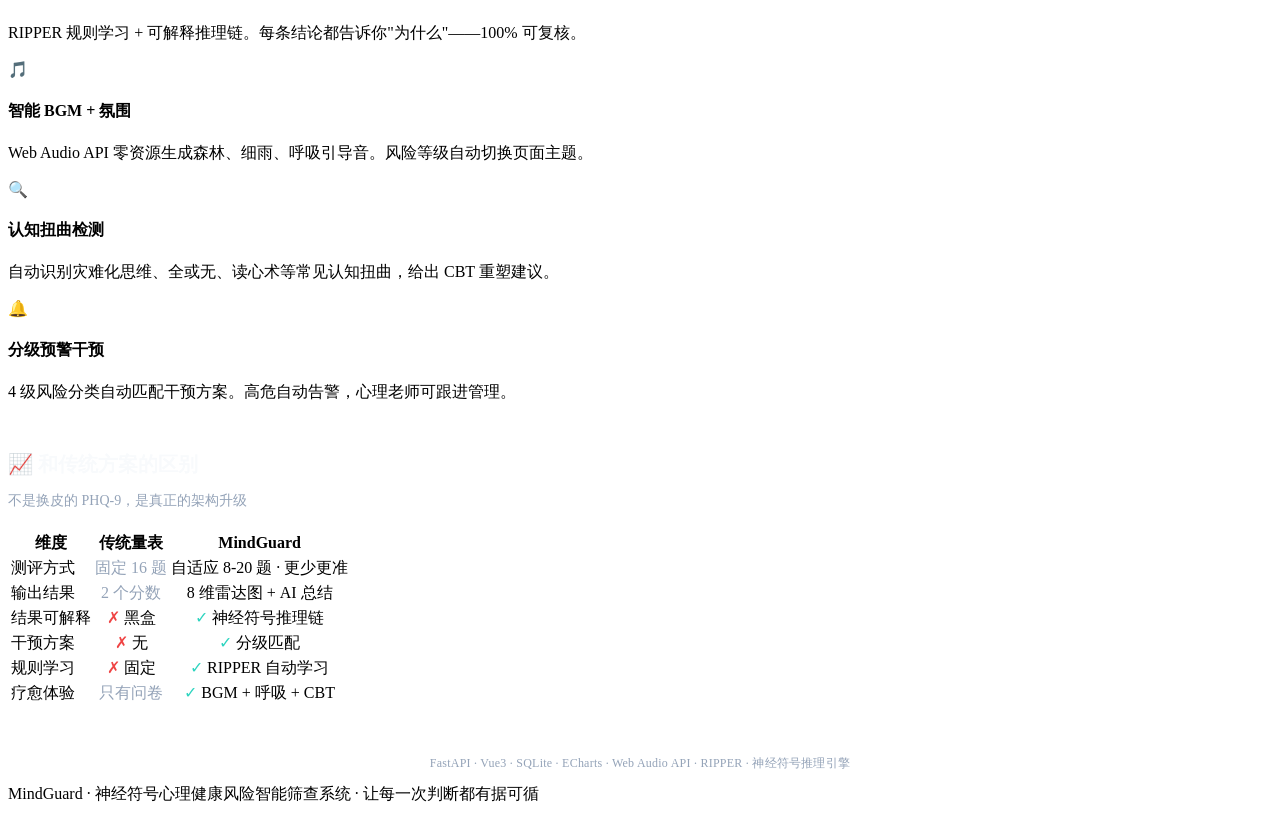
==== commit 937b73df: "v1.1: 液态玻璃 UI 全面改造 + 及时疗愈模块 + 后台数据修复" ====
--- a/frontend/templates/index.html
+++ b/frontend/templates/index.html
@@ -5,7 +5,7 @@
   <meta name="viewport" content="width=device-width, initial-scale=1">
   <title>MindGuard · 让每一次心理健康评估都更懂你</title>
   <link rel="icon" href="/favicon.ico">
-  <link rel="stylesheet" href="/static/css/app.css">
+  <link rel="stylesheet" href="/static/css/app.css?v=4.6">
 </head>
 <body>
 
@@ -55,12 +55,14 @@
         <!-- 方式 1：自适应（主推） -->
         <a href="/adaptive" style="text-decoration:none">
           <div style="
-            background:linear-gradient(135deg, rgba(45,212,191,0.08) 0%, rgba(129,140,248,0.08) 100%);
-            border:1.5px solid rgba(45,212,191,0.3);
+            background:linear-gradient(135deg, rgba(45,212,191,0.12) 0%, rgba(129,140,248,0.12) 100%);
+            border:1px solid rgba(255,255,255,0.18);
             border-radius:20px;padding:32px;
-            transition:all .3s;position:relative;overflow:hidden;cursor:block;
-          " onmouseover="this.style.borderColor='rgba(45,212,191,0.6)';this.style.transform='translateY(-3px)';this.style.boxShadow='0 20px 40px rgba(0,0,0,0.4)'" onmouseout="this.style.borderColor='rgba(45,212,191,0.3)';this.style.transform='';this.style.boxShadow=''">
-            <div style="position:absolute;top:16px;right:16px;background:rgba(45,212,191,0.2);color:#2DD4BF;padding:4px 12px;border-radius:100px;font-size:12px;font-weight:600">✨ 推荐</div>
+            transition:all .5s cubic-bezier(.22,1,.36,1);position:relative;overflow:hidden;cursor:pointer;
+            backdrop-filter:blur(24px) saturate(180%);-webkit-backdrop-filter:blur(24px) saturate(180%);
+            box-shadow:inset 0 1px 0 rgba(255,255,255,0.28), inset 0 -1px 0 rgba(0,0,0,0.16), 0 8px 32px rgba(2,8,23,0.4);
+          " onmouseover="this.style.borderColor='rgba(45,212,191,0.6)';this.style.transform='translateY(-3px)';this.style.boxShadow='inset 0 1px 0 rgba(255,255,255,0.32), inset 0 -1px 0 rgba(0,0,0,0.16), 0 20px 48px rgba(2,8,23,0.5)'" onmouseout="this.style.borderColor='rgba(255,255,255,0.18)';this.style.transform='';this.style.boxShadow='inset 0 1px 0 rgba(255,255,255,0.28), inset 0 -1px 0 rgba(0,0,0,0.16), 0 8px 32px rgba(2,8,23,0.4)'">
+            <div style="position:absolute;top:16px;right:16px;background:rgba(45,212,191,0.2);color:#2DD4BF;padding:4px 12px;border-radius:100px;font-size:12px;font-weight:600;border:1px solid rgba(45,212,191,0.35)">✨ 推荐</div>
             <div style="font-size:40px;margin-bottom:12px">🎯</div>
             <div style="font-size:20px;font-weight:700;color:#F8FAFC;margin-bottom:8px;letter-spacing:-0.01em">自适应智能测评</div>
             <div style="color:#CBD5E1;font-size:14px;line-height:1.7;margin-bottom:16px">
@@ -78,11 +80,13 @@
         <!-- 方式 2：经典量表 -->
         <a href="/screening" style="text-decoration:none">
           <div style="
-            background:rgba(255,255,255,0.03);
-            border:1px solid rgba(255,255,255,0.1);
+            background:rgba(255,255,255,0.07);
+            border:1px solid rgba(255,255,255,0.16);
             border-radius:20px;padding:32px;
-            transition:all .3s;cursor:block;height:100%;
-          " onmouseover="this.style.borderColor='rgba(255,255,255,0.2)';this.style.background='rgba(255,255,255,0.05)';this.style.transform='translateY(-3px)'" onmouseout="this.style.borderColor='rgba(255,255,255,0.1)';this.style.background='rgba(255,255,255,0.03)';this.style.transform=''">
+            transition:all .5s cubic-bezier(.22,1,.36,1);cursor:pointer;height:100%;
+            backdrop-filter:blur(24px) saturate(180%);-webkit-backdrop-filter:blur(24px) saturate(180%);
+            box-shadow:inset 0 1px 0 rgba(255,255,255,0.28), inset 0 -1px 0 rgba(0,0,0,0.16), 0 8px 32px rgba(2,8,23,0.4);
+          " onmouseover="this.style.borderColor='rgba(255,255,255,0.32)';this.style.background='rgba(255,255,255,0.1)';this.style.transform='translateY(-3px)';this.style.boxShadow='inset 0 1px 0 rgba(255,255,255,0.32), inset 0 -1px 0 rgba(0,0,0,0.16), 0 20px 48px rgba(2,8,23,0.5)'" onmouseout="this.style.borderColor='rgba(255,255,255,0.16)';this.style.background='rgba(255,255,255,0.07)';this.style.transform='';this.style.boxShadow='inset 0 1px 0 rgba(255,255,255,0.28), inset 0 -1px 0 rgba(0,0,0,0.16), 0 8px 32px rgba(2,8,23,0.4)'">
             <div style="font-size:40px;margin-bottom:12px">📋</div>
             <div style="font-size:18px;font-weight:700;color:#F8FAFC;margin-bottom:8px">经典 PHQ-9 / GAD-7</div>
             <div style="color:#CBD5E1;font-size:13px;line-height:1.7;margin-bottom:16px">
@@ -109,8 +113,8 @@
         <div style="position:absolute;top:56px;left:12%;right:12%;height:3px;background:linear-gradient(90deg,#2DD4BF 0%,#818CF8 40%,#FBBF24 70%,#EF4444 100%);border-radius:100px;opacity:.35;z-index:0"></div>
 
         <!-- Step 1 -->
-        <a href="/adaptive" style="text-decoration:none;position:relative;z-index:1" onmouseover="this.querySelector('.step-card').style.transform='translateY(-4px)';this.querySelector('.step-card').style.borderColor='rgba(45,212,191,0.4)'" onmouseout="this.querySelector('.step-card').style.transform='';this.querySelector('.step-card').style.borderColor='rgba(45,212,191,0.18)'">
-          <div class="step-card" style="text-align:center;padding:28px 16px;background:rgba(45,212,191,0.05);border:1px solid rgba(45,212,191,0.18);border-radius:16px;transition:all .3s">
+        <a href="/adaptive" style="text-decoration:none;position:relative;z-index:1" onmouseover="this.querySelector('.step-card').style.transform='translateY(-5px)';this.querySelector('.step-card').style.borderColor='rgba(45,212,191,0.4)'" onmouseout="this.querySelector('.step-card').style.transform='';this.querySelector('.step-card').style.borderColor='rgba(45,212,191,0.18)'">
+          <div class="step-card" style="text-align:center;padding:28px 16px;background:rgba(45,212,191,0.09);border:1px solid rgba(45,212,191,0.28);border-radius:16px;transition:all .5s cubic-bezier(.22,1,.36,1);backdrop-filter:blur(20px) saturate(180%);-webkit-backdrop-filter:blur(20px) saturate(180%);box-shadow:inset 0 1px 0 rgba(255,255,255,0.24), 0 8px 28px rgba(2,8,23,0.35)">
             <div style="width:48px;height:48px;border-radius:50%;background:linear-gradient(135deg,#2DD4BF,#818CF8);display:flex;align-items:center;justify-content:center;margin:0 auto 12px;font-size:20px;font-weight:700;color:#0F172A">1</div>
             <div style="font-size:22px;margin-bottom:8px">🎯</div>
             <div style="font-size:14px;font-weight:600;color:#F8FAFC;margin-bottom:4px">智能测评</div>
@@ -119,8 +123,8 @@
         </a>
 
         <!-- Step 2 -->
-        <a href="#" style="text-decoration:none;position:relative;z-index:1" onmouseover="this.querySelector('.step-card').style.transform='translateY(-4px)';this.querySelector('.step-card').style.borderColor='rgba(129,140,248,0.4)'" onmouseout="this.querySelector('.step-card').style.transform='';this.querySelector('.step-card').style.borderColor='rgba(129,140,248,0.18)'">
-          <div class="step-card" style="text-align:center;padding:28px 16px;background:rgba(129,140,248,0.05);border:1px solid rgba(129,140,248,0.18);border-radius:16px;transition:all .3s;cursor:default">
+        <a href="#" style="text-decoration:none;position:relative;z-index:1" onmouseover="this.querySelector('.step-card').style.transform='translateY(-5px)';this.querySelector('.step-card').style.borderColor='rgba(129,140,248,0.4)'" onmouseout="this.querySelector('.step-card').style.transform='';this.querySelector('.step-card').style.borderColor='rgba(129,140,248,0.18)'">
+          <div class="step-card" style="text-align:center;padding:28px 16px;background:rgba(129,140,248,0.09);border:1px solid rgba(129,140,248,0.28);border-radius:16px;transition:all .5s cubic-bezier(.22,1,.36,1);backdrop-filter:blur(20px) saturate(180%);-webkit-backdrop-filter:blur(20px) saturate(180%);box-shadow:inset 0 1px 0 rgba(255,255,255,0.24), 0 8px 28px rgba(2,8,23,0.35)">
             <div style="width:48px;height:48px;border-radius:50%;background:linear-gradient(135deg,#818CF8,#C7D2FE);display:flex;align-items:center;justify-content:center;margin:0 auto 12px;font-size:20px;font-weight:700;color:#0F172A">2</div>
             <div style="font-size:22px;margin-bottom:8px">📊</div>
             <div style="font-size:14px;font-weight:600;color:#F8FAFC;margin-bottom:4px">多维洞察</div>
@@ -129,8 +133,8 @@
         </a>
 
         <!-- Step 3 -->
-        <a href="/breathing" style="text-decoration:none;position:relative;z-index:1" onmouseover="this.querySelector('.step-card').style.transform='translateY(-4px)';this.querySelector('.step-card').style.borderColor='rgba(251,191,36,0.4)'" onmouseout="this.querySelector('.step-card').style.transform='';this.querySelector('.step-card').style.borderColor='rgba(251,191,36,0.18)'">
-          <div class="step-card" style="text-align:center;padding:28px 16px;background:rgba(251,191,36,0.05);border:1px solid rgba(251,191,36,0.18);border-radius:16px;transition:all .3s">
+        <a href="/healing" style="text-decoration:none;position:relative;z-index:1" onmouseover="this.querySelector('.step-card').style.transform='translateY(-5px)';this.querySelector('.step-card').style.borderColor='rgba(251,191,36,0.4)'" onmouseout="this.querySelector('.step-card').style.transform='';this.querySelector('.step-card').style.borderColor='rgba(251,191,36,0.18)'">
+          <div class="step-card" style="text-align:center;padding:28px 16px;background:rgba(251,191,36,0.09);border:1px solid rgba(251,191,36,0.28);border-radius:16px;transition:all .5s cubic-bezier(.22,1,.36,1);backdrop-filter:blur(20px) saturate(180%);-webkit-backdrop-filter:blur(20px) saturate(180%);box-shadow:inset 0 1px 0 rgba(255,255,255,0.24), 0 8px 28px rgba(2,8,23,0.35)">
             <div style="width:48px;height:48px;border-radius:50%;background:linear-gradient(135deg,#FBBF24,#F97316);display:flex;align-items:center;justify-content:center;margin:0 auto 12px;font-size:20px;font-weight:700;color:#0F172A">3</div>
             <div style="font-size:22px;margin-bottom:8px">🌬️</div>
             <div style="font-size:14px;font-weight:600;color:#F8FAFC;margin-bottom:4px">即时疗愈</div>
@@ -139,8 +143,8 @@
         </a>
 
         <!-- Step 4 -->
-        <a href="/cbt" style="text-decoration:none;position:relative;z-index:1" onmouseover="this.querySelector('.step-card').style.transform='translateY(-4px)';this.querySelector('.step-card').style.borderColor='rgba(239,68,68,0.4)'" onmouseout="this.querySelector('.step-card').style.transform='';this.querySelector('.step-card').style.borderColor='rgba(239,68,68,0.18)'">
-          <div class="step-card" style="text-align:center;padding:28px 16px;background:rgba(239,68,68,0.05);border:1px solid rgba(239,68,68,0.18);border-radius:16px;transition:all .3s">
+        <a href="/cbt" style="text-decoration:none;position:relative;z-index:1" onmouseover="this.querySelector('.step-card').style.transform='translateY(-5px)';this.querySelector('.step-card').style.borderColor='rgba(239,68,68,0.4)'" onmouseout="this.querySelector('.step-card').style.transform='';this.querySelector('.step-card').style.borderColor='rgba(239,68,68,0.18)'">
+          <div class="step-card" style="text-align:center;padding:28px 16px;background:rgba(239,68,68,0.09);border:1px solid rgba(239,68,68,0.28);border-radius:16px;transition:all .5s cubic-bezier(.22,1,.36,1);backdrop-filter:blur(20px) saturate(180%);-webkit-backdrop-filter:blur(20px) saturate(180%);box-shadow:inset 0 1px 0 rgba(255,255,255,0.24), 0 8px 28px rgba(2,8,23,0.35)">
             <div style="width:48px;height:48px;border-radius:50%;background:linear-gradient(135deg,#EF4444,#DC2626);display:flex;align-items:center;justify-content:center;margin:0 auto 12px;font-size:20px;font-weight:700;color:#fff">4</div>
             <div style="font-size:22px;margin-bottom:8px">🧠</div>
             <div style="font-size:14px;font-weight:600;color:#F8FAFC;margin-bottom:4px">深度干预</div>
@@ -250,6 +254,6 @@
     MindGuard · 神经符号心理健康风险智能筛查系统 · 让每一次判断都有据可循
   </footer>
 
-  <script src="/static/js/app.js"></script>
+  <script src="/static/js/app.js?v=4.6"></script>
 </body>
 </html>
